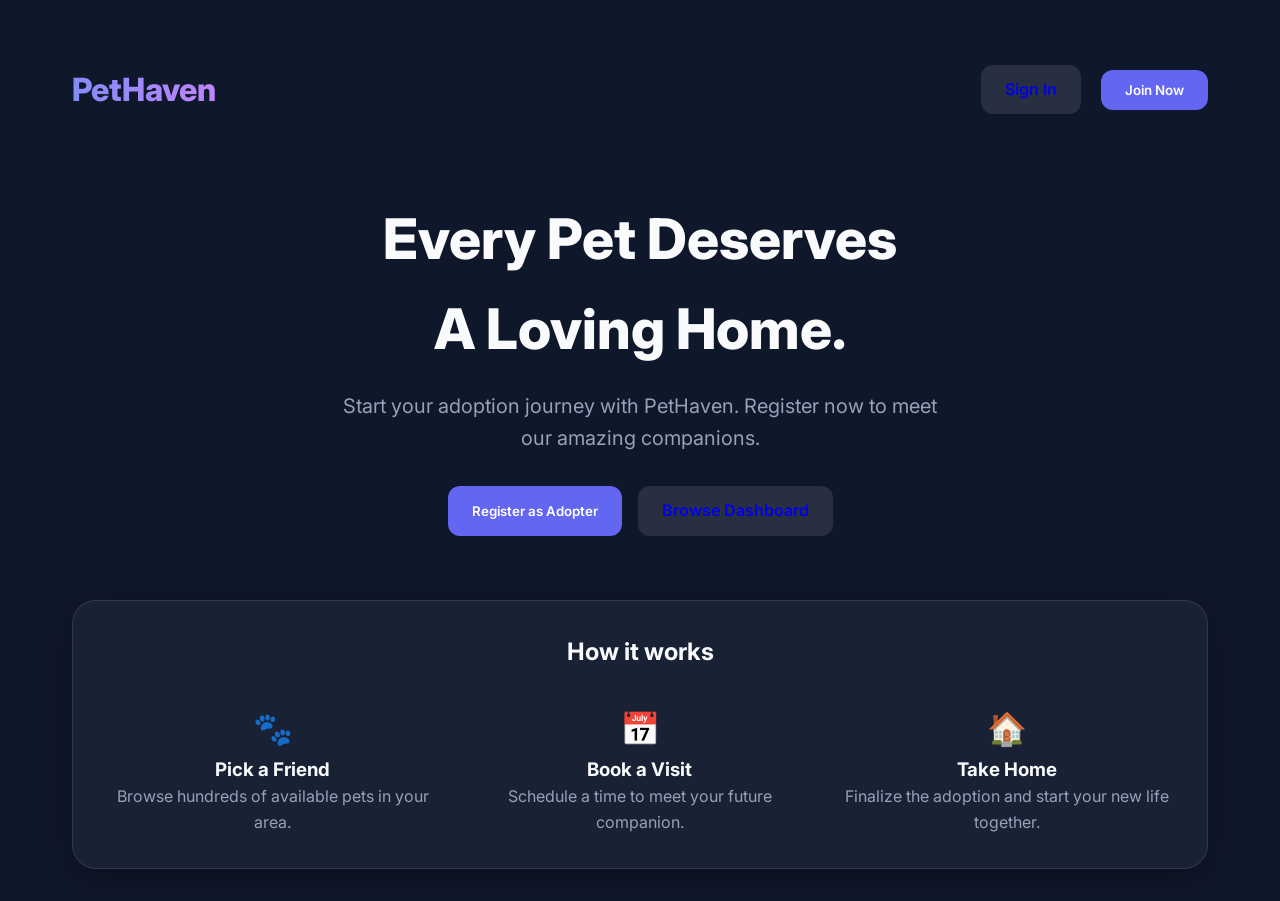
==== src/main/resources/static/index.html @ 94db2f68 "Initial commit - pet adoption project" ====
<!DOCTYPE html>
<html lang="en">
<head>
    <meta charset="UTF-8">
    <meta name="viewport" content="width=device-width, initial-scale=1.0">
    <title>PetHaven | Find Your Forever Friend</title>
    <link href="https://fonts.googleapis.com/css2?family=Inter:wght@400;600;800&display=swap" rel="stylesheet">
    <link rel="stylesheet" href="css/style.css">
</head>
<body>
    <div class="container">
        <header>
            <div class="logo">PetHaven</div>
            <nav id="user-nav">
                <a href="login.html" class="btn" style="background: rgba(255,255,255,0.1); margin-right: 1rem;">Sign In</a>
                <button class="btn btn-primary" onclick="openModal('register-modal')">Join Now</button>
            </nav>
        </header>

        <section class="hero">
            <h1>Every Pet Deserves<br>A Loving Home.</h1>
            <p>Start your adoption journey with PetHaven. Register now to meet our amazing companions.</p>
            <div style="margin-top: 2rem; display: flex; gap: 1rem; justify-content: center;">
                <button class="btn btn-primary" onclick="openModal('register-modal')">Register as Adopter</button>
                <a href="login.html" class="btn" style="background: rgba(255,255,255,0.1);">Browse Dashboard</a>
            </div>
        </section>

        <section class="glass-panel" style="text-align: center;">
            <h2>How it works</h2>
            <div style="display: grid; grid-template-columns: repeat(3, 1fr); gap: 2rem; margin-top: 2rem;">
                <div><div style="font-size: 2rem;">🐾</div><h3>Pick a Friend</h3><p style="color:var(--text-muted)">Browse hundreds of available pets in your area.</p></div>
                <div><div style="font-size: 2rem;">📅</div><h3>Book a Visit</h3><p style="color:var(--text-muted)">Schedule a time to meet your future companion.</p></div>
                <div><div style="font-size: 2rem;">🏠</div><h3>Take Home</h3><p style="color:var(--text-muted)">Finalize the adoption and start your new life together.</p></div>
            </div>
        </section>
    </div>

    <!-- Register Modal -->
    <div id="register-modal" class="modal-overlay">
        <div class="modal glass-panel">
            <h2>Create Account</h2>
            <form id="register-form">
                <div class="form-group"><label>Full Name</label><input type="text" id="reg-name" required></div>
                <div class="form-group"><label>Email</label><input type="email" id="reg-email" required></div>
                <div class="form-group"><label>Password</label><input type="password" id="reg-password" required></div>
                <div class="form-group"><label>Phone</label><input type="tel" id="reg-phone"></div>
                <div class="form-group"><label>Role</label>
                    <select id="reg-role" style="width:100%; padding:0.75rem; border-radius:12px; background:#0f172a; color:white;">
                        <option value="ADOPTER">Adopter</option>
                        <option value="STAFF">Shelter Staff</option>
                        <option value="VOLUNTEER">Volunteer</option>
                    </select>
                </div>
                <div style="display: flex; gap: 1rem; margin-top: 2rem;">
                    <button type="submit" class="btn btn-primary" style="flex: 1;">Register</button>
                    <button type="button" class="btn" onclick="closeModal('register-modal')">Cancel</button>
                </div>
            </form>
        </div>
    </div>

    <script>
        function openModal(id) { document.getElementById(id).style.display = 'flex'; }
        function closeModal(id) { document.getElementById(id).style.display = 'none'; }

        document.getElementById('register-form').addEventListener('submit', async (e) => {
            e.preventDefault();
            const payload = {
                name: document.getElementById('reg-name').value,
                email: document.getElementById('reg-email').value,
                password: document.getElementById('reg-password').value,
                phone: document.getElementById('reg-phone').value,
                userType: document.getElementById('reg-role').value
            };
            const response = await fetch('/users/register', {
                method: 'POST',
                headers: {'Content-Type': 'application/json'},
                body: JSON.stringify(payload)
            });
            if (response.ok) {
                alert('Success! Please sign in.');
                window.location.href = 'login.html';
            }
        });
    </script>
</body>
</html>
---- src/main/resources/static/css/style.css ----
:root {
    --primary: #6366f1;
    --primary-hover: #4f46e5;
    --bg-dark: #0f172a;
    --bg-card: rgba(30, 41, 59, 0.7);
    --text-main: #f8fafc;
    --text-muted: #94a3b8;
    --accent: #ec4899;
    --glass-border: rgba(255, 255, 255, 0.1);
}

* {
    margin: 0;
    padding: 0;
    box-sizing: border-box;
    font-family: 'Inter', sans-serif;
}

body {
    background-color: var(--bg-dark);
    color: var(--text-main);
    line-height: 1.6;
    overflow-x: hidden;
}

.container {
    max-width: 1200px;
    margin: 0 auto;
    padding: 2rem;
}

header {
    display: flex;
    justify-content: space-between;
    align-items: center;
    padding: 2rem 0;
    margin-bottom: 3rem;
    animation: fadeInDown 0.8s ease-out;
}

.logo {
    font-size: 2rem;
    font-weight: 800;
    background: linear-gradient(to right, #818cf8, #c084fc);
    -webkit-background-clip: text;
    -webkit-text-fill-color: transparent;
}

/* Glassmorphism Card */
.glass-panel {
    background: var(--bg-card);
    backdrop-filter: blur(12px);
    -webkit-backdrop-filter: blur(12px);
    border: 1px solid var(--glass-border);
    border-radius: 24px;
    padding: 2rem;
    box-shadow: 0 8px 32px 0 rgba(0, 0, 0, 0.3);
}

.hero {
    text-align: center;
    margin-bottom: 4rem;
    animation: fadeInUp 0.8s ease-out;
}

.hero h1 {
    font-size: 3.5rem;
    margin-bottom: 1rem;
    font-weight: 800;
}

.hero p {
    color: var(--text-muted);
    font-size: 1.25rem;
    max-width: 600px;
    margin: 0 auto;
}

/* Pet Grid */
.pet-grid {
    display: grid;
    grid-template-columns: repeat(auto-fill, minmax(300px, 1fr));
    gap: 2rem;
    margin-top: 2rem;
}

.pet-card {
    transition: transform 0.3s cubic-bezier(0.4, 0, 0.2, 1);
    cursor: pointer;
    overflow: hidden;
    position: relative;
    padding: 0;
}

.pet-card:hover {
    transform: translateY(-10px);
}

.pet-image {
    width: 100%;
    height: 200px;
    background: linear-gradient(45deg, #1e293b, #334155);
    display: flex;
    align-items: center;
    justify-content: center;
    font-size: 3rem;
}

.pet-info {
    padding: 1.5rem;
}

.pet-info h3 {
    font-size: 1.5rem;
    margin-bottom: 0.5rem;
}

.pet-tag {
    display: inline-block;
    padding: 0.25rem 0.75rem;
    border-radius: 999px;
    font-size: 0.8rem;
    background: rgba(99, 102, 241, 0.2);
    color: #818cf8;
    margin-bottom: 1rem;
}

.btn {
    padding: 0.75rem 1.5rem;
    border-radius: 12px;
    border: none;
    font-weight: 600;
    cursor: pointer;
    transition: all 0.2s;
    text-decoration: none;
    display: inline-block;
}

.btn-primary {
    background: var(--primary);
    color: white;
}

.btn-primary:hover {
    background: var(--primary-hover);
    box-shadow: 0 0 20px rgba(99, 102, 241, 0.4);
}

/* Forms */
.form-group {
    margin-bottom: 1.5rem;
}

label {
    display: block;
    margin-bottom: 0.5rem;
    color: var(--text-muted);
}

input {
    width: 100%;
    padding: 0.75rem 1rem;
    border-radius: 12px;
    background: rgba(15, 23, 42, 0.5);
    border: 1px solid var(--glass-border);
    color: white;
    outline: none;
}

input:focus {
    border-color: var(--primary);
}

/* Animations */
@keyframes fadeInUp {
    from { opacity: 0; transform: translateY(30px); }
    to { opacity: 1; transform: translateY(0); }
}

@keyframes fadeInDown {
    from { opacity: 0; transform: translateY(-30px); }
    to { opacity: 1; transform: translateY(0); }
}

/* Modal */
.modal-overlay {
    position: fixed;
    top: 0;
    left: 0;
    width: 100%;
    height: 100%;
    background: rgba(0, 0, 0, 0.8);
    display: none;
    align-items: center;
    justify-content: center;
    z-index: 1000;
}

.modal {
    max-width: 500px;
    width: 90%;
}
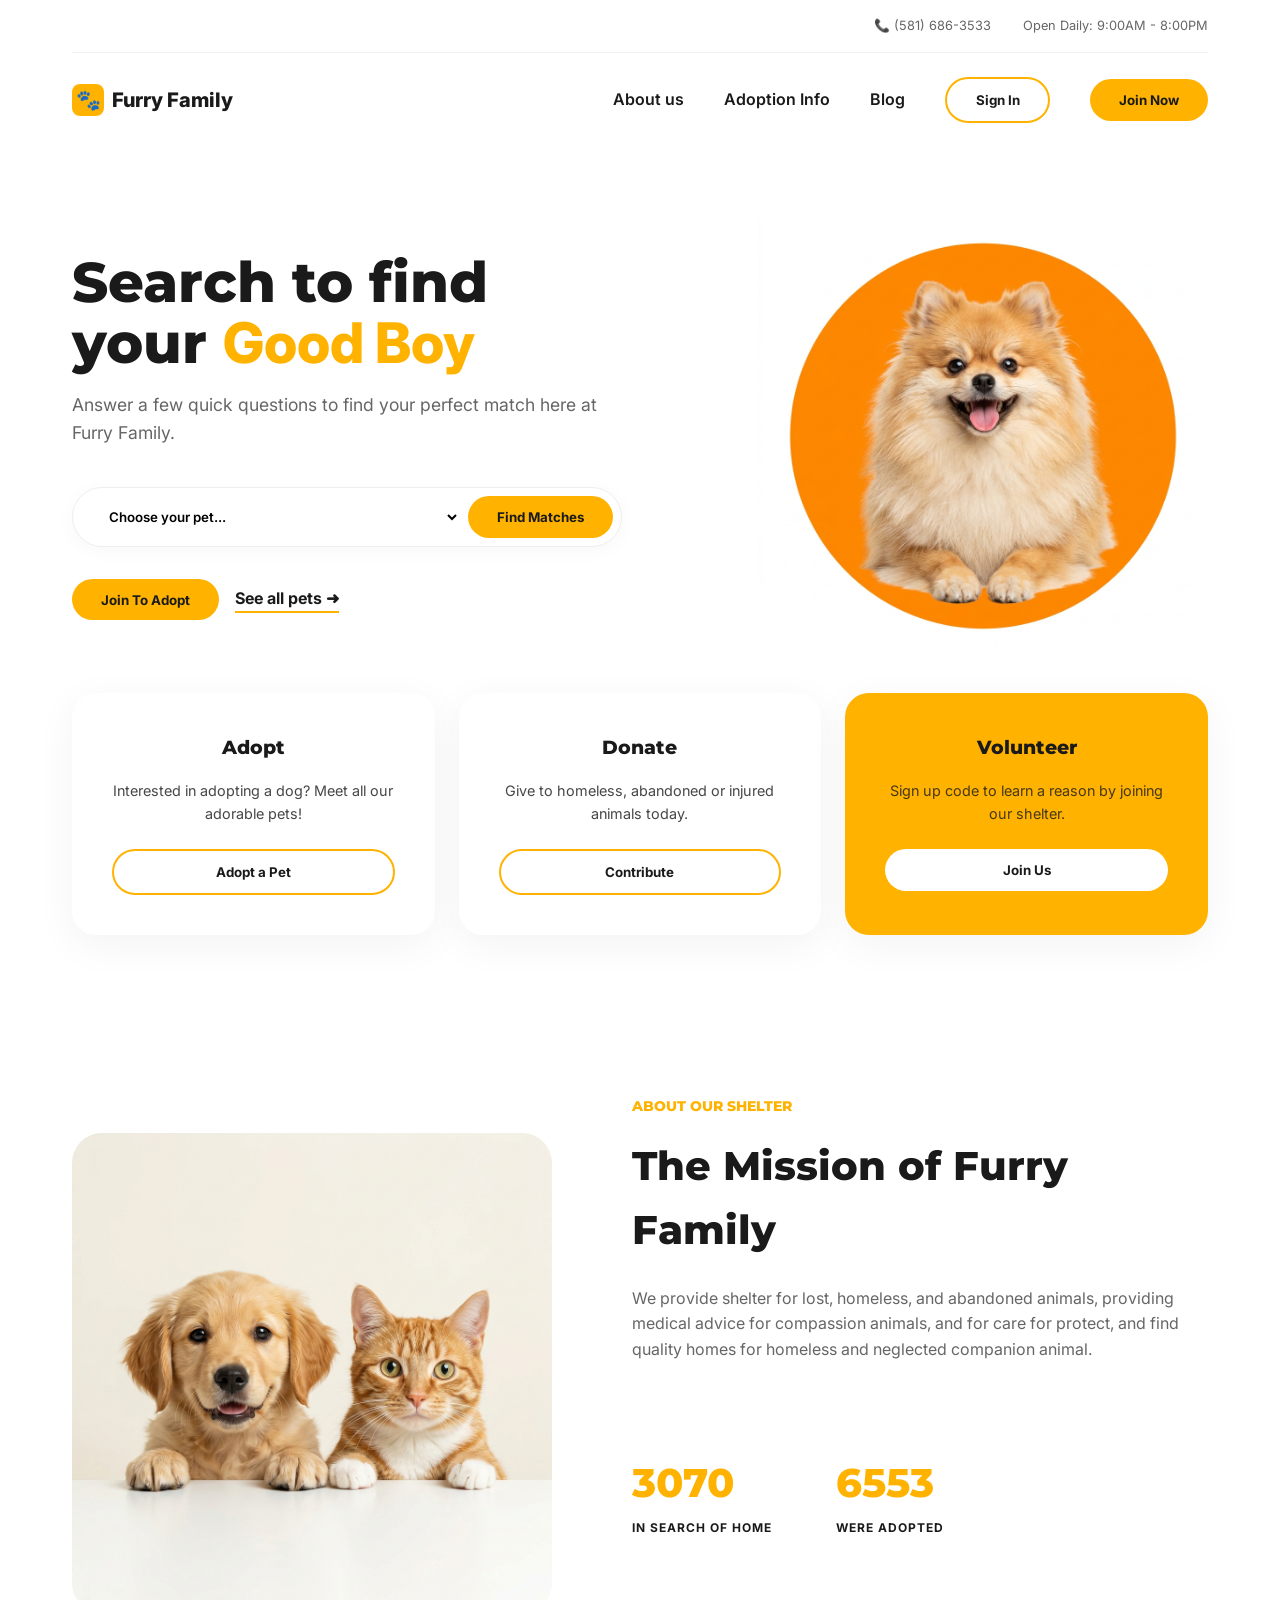
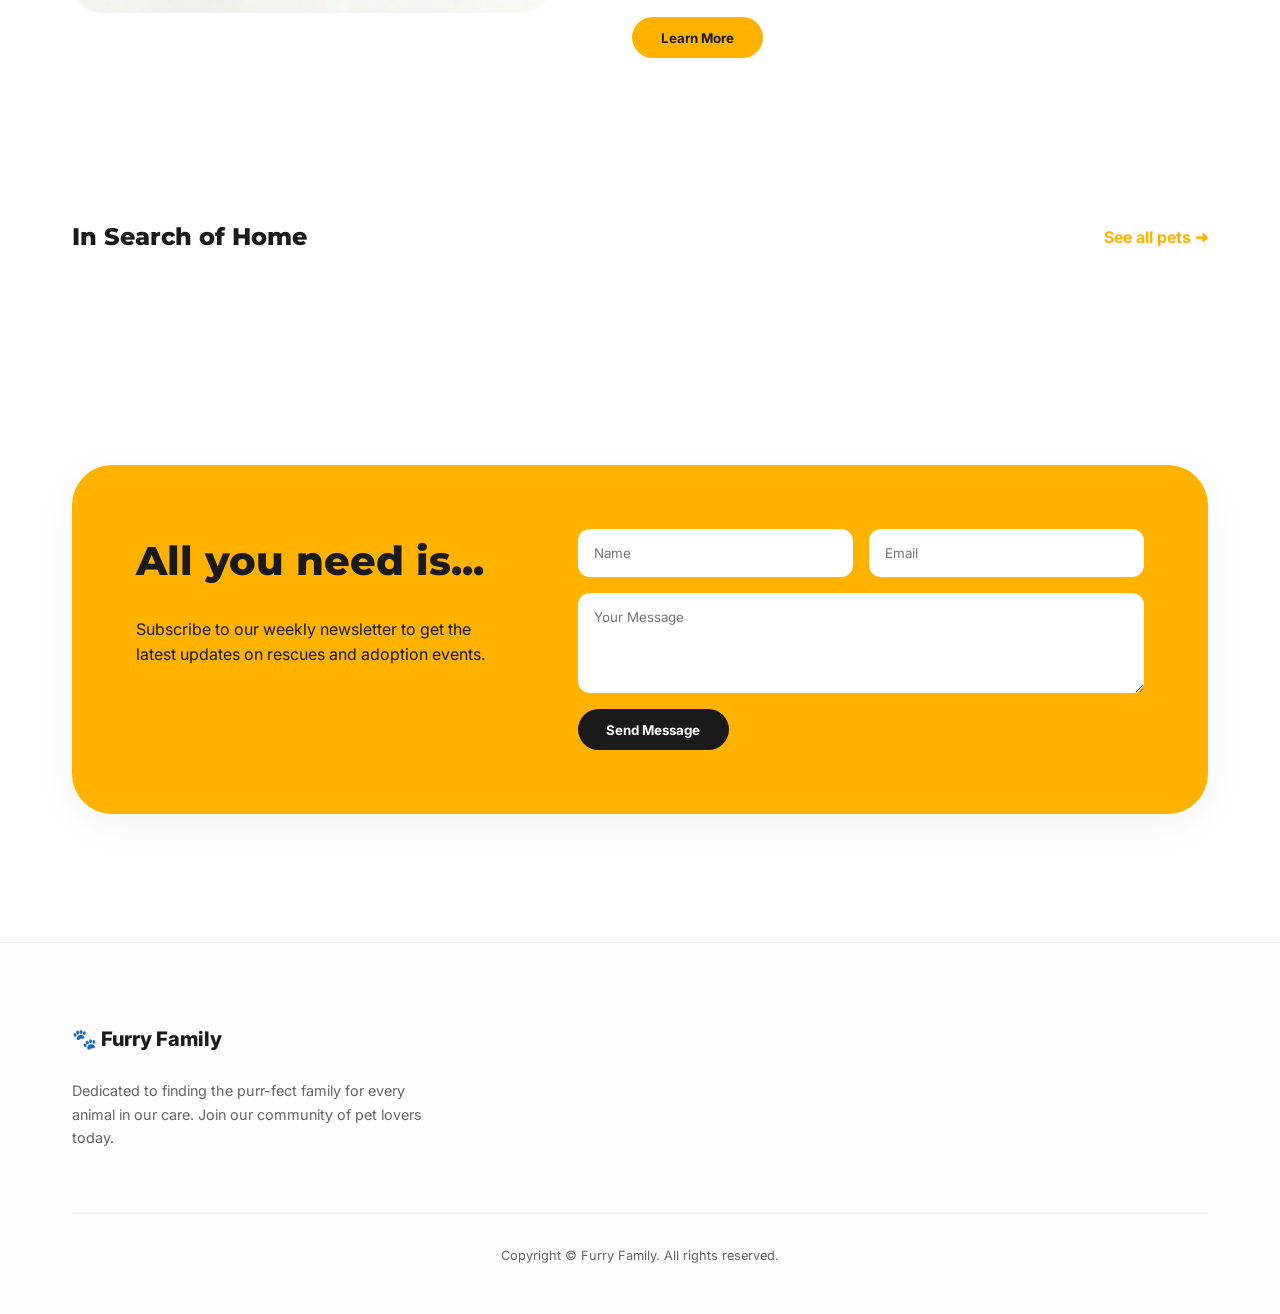
==== commit a11dc185: "New commit" ====
--- a/src/main/resources/static/index.html
+++ b/src/main/resources/static/index.html
@@ -3,86 +3,218 @@
 <head>
     <meta charset="UTF-8">
     <meta name="viewport" content="width=device-width, initial-scale=1.0">
-    <title>PetHaven | Find Your Forever Friend</title>
-    <link href="https://fonts.googleapis.com/css2?family=Inter:wght@400;600;800&display=swap" rel="stylesheet">
+    <title>Furry Family | Find Your Good Boy</title>
+    <link href="https://fonts.googleapis.com/css2?family=Montserrat:wght@700;800&family=Inter:wght@400;500;600;700&display=swap" rel="stylesheet">
     <link rel="stylesheet" href="css/style.css">
 </head>
 <body>
     <div class="container">
+        <!-- Top Info Bar -->
+        <div style="display: flex; justify-content: flex-end; padding: 1rem 0; font-size: 0.8rem; color: var(--text-muted); gap: 2rem; border-bottom: 1px solid #f1f1f1;">
+            <span>📞 (581) 686-3533</span>
+            <span>Open Daily: 9:00AM - 8:00PM</span>
+        </div>
+
         <header>
-            <div class="logo">PetHaven</div>
-            <nav id="user-nav">
-                <a href="login.html" class="btn" style="background: rgba(255,255,255,0.1); margin-right: 1rem;">Sign In</a>
+            <a href="index.html" class="logo">
+                <div class="logo-icon">🐾</div>
+                Furry Family
+            </a>
+            <nav style="display: flex; gap: 2.5rem; align-items: center;">
+                <a href="#" style="text-decoration:none; color:var(--text-dark); font-weight:600;">About us</a>
+                <a href="#" style="text-decoration:none; color:var(--text-dark); font-weight:600;">Adoption Info</a>
+                <a href="#" style="text-decoration:none; color:var(--text-dark); font-weight:600;">Blog</a>
+                <button class="btn btn-outline" onclick="window.location.href='login.html'">Sign In</button>
                 <button class="btn btn-primary" onclick="openModal('register-modal')">Join Now</button>
             </nav>
         </header>
 
+        <!-- Hero Section -->
         <section class="hero">
-            <h1>Every Pet Deserves<br>A Loving Home.</h1>
-            <p>Start your adoption journey with PetHaven. Register now to meet our amazing companions.</p>
-            <div style="margin-top: 2rem; display: flex; gap: 1rem; justify-content: center;">
-                <button class="btn btn-primary" onclick="openModal('register-modal')">Register as Adopter</button>
-                <a href="login.html" class="btn" style="background: rgba(255,255,255,0.1);">Browse Dashboard</a>
-            </div>
-        </section>
-
-        <section class="glass-panel" style="text-align: center;">
-            <h2>How it works</h2>
-            <div style="display: grid; grid-template-columns: repeat(3, 1fr); gap: 2rem; margin-top: 2rem;">
-                <div><div style="font-size: 2rem;">🐾</div><h3>Pick a Friend</h3><p style="color:var(--text-muted)">Browse hundreds of available pets in your area.</p></div>
-                <div><div style="font-size: 2rem;">📅</div><h3>Book a Visit</h3><p style="color:var(--text-muted)">Schedule a time to meet your future companion.</p></div>
-                <div><div style="font-size: 2rem;">🏠</div><h3>Take Home</h3><p style="color:var(--text-muted)">Finalize the adoption and start your new life together.</p></div>
+            <div class="hero-content">
+                <h1 style="margin-bottom: 1rem;">Search to find <br> your <span style="color:var(--primary)">Good Boy</span></h1>
+                <p style="margin-bottom: 2.5rem; font-size: 1.1rem; color:var(--text-muted);">Answer a few quick questions to find your perfect match here at Furry Family.</p>
+                
+                <div style="background: #fff; padding: 0.5rem; border-radius: 50px; display: flex; gap: 0.5rem; box-shadow: 0 4px 20px rgba(0,0,0,0.03); margin-bottom: 2rem; border: 1px solid #eee;">
+                    <select style="border:none; padding: 0 1.5rem; outline:none; background:transparent; font-weight:600; flex:1;">
+                        <option>Choose your pet...</option>
+                        <option>Dog</option>
+                        <option>Cat</option>
+                    </select>
+                    <button class="btn btn-primary">Find Matches</button>
+                </div>
+
+                <div style="display: flex; align-items: center; gap: 1rem;">
+                    <button class="btn btn-primary" onclick="openModal('register-modal')">Join To Adopt</button>
+                    <a href="#" style="text-decoration:none; color:var(--text-dark); font-weight:700; border-bottom: 2px solid var(--primary);">See all pets ➜</a>
+                </div>
+            </div>
+            <div class="hero-image">
+                <img src="img/hero.png" alt="Happy Pup">
+            </div>
+        </section>
+
+        <!-- Action Cards -->
+        <section class="action-cards">
+            <div class="action-card">
+                <h3>Adopt</h3>
+                <p>Interested in adopting a dog? Meet all our adorable pets!</p>
+                <button class="btn btn-outline" style="width:100%" onclick="openModal('register-modal')">Adopt a Pet</button>
+            </div>
+            <div class="action-card">
+                <h3>Donate</h3>
+                <p>Give to homeless, abandoned or injured animals today.</p>
+                <button class="btn btn-outline" style="width:100%">Contribute</button>
+            </div>
+            <div class="action-card yellow">
+                <h3 style="color:var(--text-dark)">Volunteer</h3>
+                <p style="color:var(--text-dark)">Sign up code to learn a reason by joining our shelter.</p>
+                <button class="btn btn-primary" style="background:#fff; width:100%" onclick="openModal('register-modal')">Join Us</button>
+            </div>
+        </section>
+
+        <!-- About Shelter -->
+        <section style="display: flex; align-items: center; gap: 5rem; padding: 5rem 0;">
+            <div style="flex: 1;">
+                <img src="img/contact.png" style="width:100%; border-radius:30px;" alt="Shelter">
+            </div>
+            <div style="flex: 1.2;">
+                <h4 style="color: var(--primary); text-transform: uppercase; margin-bottom: 1rem; font-size: 0.9rem;">About our shelter</h4>
+                <h2 style="font-size: 2.5rem; margin-bottom: 1.5rem;">The Mission of Furry Family</h2>
+                <p style="color: var(--text-muted); margin-bottom: 2.5rem;">We provide shelter for lost, homeless, and abandoned animals, providing medical advice for compassion animals, and for care for protect, and find quality homes for homeless and neglected companion animal.</p>
+                <div class="stats-box">
+                    <div class="stat-item">
+                        <h2>3070</h2>
+                        <p style="text-transform: uppercase; font-size: 0.75rem; font-weight:700; letter-spacing:1px;">In search of home</p>
+                    </div>
+                    <div class="stat-item">
+                        <h2>6553</h2>
+                        <p style="text-transform: uppercase; font-size: 0.75rem; font-weight:700; letter-spacing:1px;">Were adopted</p>
+                    </div>
+                </div>
+                <button class="btn btn-primary" style="margin-top: 2rem;">Learn More</button>
+            </div>
+        </section>
+
+        <!-- In Search of Home -->
+        <section style="padding: 5rem 0;">
+            <div class="section-header">
+                <h2>In Search of Home</h2>
+                <a href="#" style="color:var(--primary); font-weight:700; text-decoration:none;">See all pets ➜</a>
+            </div>
+            <div id="landing-pet-grid" class="pet-grid"></div>
+        </section>
+
+        <!-- Contact Section -->
+        <section class="glass-panel" style="display: flex; gap: 4rem; padding: 4rem; border:none; background: var(--primary); border-radius: 40px; margin-top: 5rem;">
+            <div style="flex: 1;">
+                <h2 style="font-size: 2.5rem; margin-bottom: 1.5rem;">All you need is...</h2>
+                <p style="margin-bottom: 2rem;">Subscribe to our weekly newsletter to get the latest updates on rescues and adoption events.</p>
+            </div>
+            <div style="flex: 1.5;">
+                <form style="display: flex; flex-direction: column; gap: 1rem;" onsubmit="event.preventDefault(); alert('Subscribed!')">
+                    <div style="display: grid; grid-template-columns: 1fr 1fr; gap: 1rem;">
+                        <input type="text" placeholder="Name" style="padding:1rem; border-radius:12px; border:none;">
+                        <input type="email" placeholder="Email" style="padding:1rem; border-radius:12px; border:none;">
+                    </div>
+                    <textarea placeholder="Your Message" style="padding:1rem; border-radius:12px; border:none; height:100px;"></textarea>
+                    <button class="btn btn-primary" style="background:var(--text-dark); color:white; align-self:flex-start;">Send Message</button>
+                </form>
             </div>
         </section>
     </div>
 
-    <!-- Register Modal -->
+    <!-- Registration Modal -->
     <div id="register-modal" class="modal-overlay">
-        <div class="modal glass-panel">
-            <h2>Create Account</h2>
+        <div class="modal">
+            <h2 style="margin-bottom: 1.5rem; text-align:center;">Join the Family</h2>
             <form id="register-form">
-                <div class="form-group"><label>Full Name</label><input type="text" id="reg-name" required></div>
-                <div class="form-group"><label>Email</label><input type="email" id="reg-email" required></div>
-                <div class="form-group"><label>Password</label><input type="password" id="reg-password" required></div>
-                <div class="form-group"><label>Phone</label><input type="tel" id="reg-phone"></div>
-                <div class="form-group"><label>Role</label>
-                    <select id="reg-role" style="width:100%; padding:0.75rem; border-radius:12px; background:#0f172a; color:white;">
+                <div class="form-group"><label>Full Name</label><input type="text" id="reg-name" required placeholder="John Doe"></div>
+                <div class="form-group"><label>Email Address</label><input type="email" id="reg-email" required placeholder="name@email.com"></div>
+                <div class="form-group"><label>Password</label><input type="password" id="reg-password" required placeholder="••••••••"></div>
+                <div class="form-group">
+                    <label>Joining As</label>
+                    <select id="reg-role" style="background:white;">
                         <option value="ADOPTER">Adopter</option>
+                        <option value="VOLUNTEER">Volunteer</option>
                         <option value="STAFF">Shelter Staff</option>
-                        <option value="VOLUNTEER">Volunteer</option>
+                        <option value="BREEDER">Breeder</option>
+                        <option value="VETERINARIAN">Veterinarian</option>
                     </select>
                 </div>
-                <div style="display: flex; gap: 1rem; margin-top: 2rem;">
-                    <button type="submit" class="btn btn-primary" style="flex: 1;">Register</button>
-                    <button type="button" class="btn" onclick="closeModal('register-modal')">Cancel</button>
+                <div style="display:flex; gap:1rem; margin-top:2.5rem;">
+                    <button type="submit" class="btn btn-primary" style="flex:1;">Register ➜</button>
+                    <button type="button" class="btn btn-outline" style="flex:1;" onclick="closeModal('register-modal')">Cancel</button>
                 </div>
             </form>
         </div>
     </div>
 
+    <footer>
+        <div class="container">
+            <div class="footer-grid">
+                <div>
+                    <a href="#" class="logo" style="margin-bottom: 1.5rem;">🐾 Furry Family</a>
+                    <p style="font-size: 0.9rem; color: var(--text-muted);">Dedicated to finding the purr-fect family for every animal in our care. Join our community of pet lovers today.</p>
+                </div>
+                <!-- ... footer cols ... -->
+            </div>
+            <p style="text-align: center; font-size: 0.8rem; color: var(--text-muted); border-top: 1px solid #eee; padding-top: 2rem;">
+                Copyright © Furry Family. All rights reserved.
+            </p>
+        </div>
+    </footer>
+
     <script>
         function openModal(id) { document.getElementById(id).style.display = 'flex'; }
         function closeModal(id) { document.getElementById(id).style.display = 'none'; }
 
+        async function loadLandingPets() {
+            try {
+                const res = await fetch('/pets/all');
+                const pets = await res.json();
+                const grid = document.getElementById('landing-pet-grid');
+                grid.innerHTML = pets.slice(0, 4).map(p => `
+                    <div class="pet-card">
+                        <img src="${p.imageUrl || 'img/pet.png'}" alt="${p.name}">
+                        <div class="pet-info">
+                            <span style="color:var(--primary); font-size:0.7rem; font-weight:800; text-transform:uppercase;">${p.species}</span>
+                            <h3 style="margin: 0.5rem 0;">${p.name}</h3>
+                            <p style="color:var(--text-muted); font-size:0.85rem;">${p.age} years old • ${p.healthStatus || 'Healthy'}</p>
+                        </div>
+                    </div>
+                `).join('');
+            } catch (e) {}
+        }
+
         document.getElementById('register-form').addEventListener('submit', async (e) => {
             e.preventDefault();
+            const btn = e.target.querySelector('button[type="submit"]');
+            btn.innerText = "Registering...";
+            
             const payload = {
-                name: document.getElementById('reg-name').value,
-                email: document.getElementById('reg-email').value,
-                password: document.getElementById('reg-password').value,
-                phone: document.getElementById('reg-phone').value,
+                name: document.getElementById('reg-name').value.trim(),
+                email: document.getElementById('reg-email').value.trim(),
+                password: document.getElementById('reg-password').value.trim(),
                 userType: document.getElementById('reg-role').value
             };
-            const response = await fetch('/users/register', {
+
+            const res = await fetch('/users/register', {
                 method: 'POST',
                 headers: {'Content-Type': 'application/json'},
                 body: JSON.stringify(payload)
             });
-            if (response.ok) {
-                alert('Success! Please sign in.');
+
+            if (res.ok) {
+                alert('Account created! Now please sign in.');
                 window.location.href = 'login.html';
+            } else {
+                alert('Registration failed. Email might already exist.');
+                btn.innerText = "Register ➜";
             }
         });
+
+        loadLandingPets();
     </script>
 </body>
 </html>
--- a/src/main/resources/static/css/style.css
+++ b/src/main/resources/static/css/style.css
@@ -1,12 +1,15 @@
+@import url('https://fonts.googleapis.com/css2?family=Montserrat:wght@400;500;600;700;800&family=Inter:wght@400;500;600&display=swap');
+
 :root {
-    --primary: #6366f1;
-    --primary-hover: #4f46e5;
-    --bg-dark: #0f172a;
-    --bg-card: rgba(30, 41, 59, 0.7);
-    --text-main: #f8fafc;
-    --text-muted: #94a3b8;
-    --accent: #ec4899;
-    --glass-border: rgba(255, 255, 255, 0.1);
+    --primary: #ffb300; /* Vibrant Golden Yellow */
+    --primary-hover: #e6a100;
+    --primary-light: #fff9e6;
+    --text-dark: #1a1a1a;
+    --text-muted: #666666;
+    --white: #ffffff;
+    --bg-body: #f8f9fa;
+    --card-shadow: 0 10px 40px rgba(0, 0, 0, 0.05);
+    --border-radius: 24px;
 }
 
 * {
@@ -17,179 +20,225 @@
 }
 
 body {
-    background-color: var(--bg-dark);
-    color: var(--text-main);
+    background-color: var(--white);
+    color: var(--text-dark);
     line-height: 1.6;
-    overflow-x: hidden;
+}
+
+h1, h2, h3, h4 {
+    font-family: 'Montserrat', sans-serif;
+    font-weight: 800;
+    color: var(--text-dark);
 }
 
 .container {
     max-width: 1200px;
     margin: 0 auto;
-    padding: 2rem;
-}
-
+    padding: 0 2rem;
+}
+
+/* Header */
 header {
     display: flex;
     justify-content: space-between;
     align-items: center;
-    padding: 2rem 0;
-    margin-bottom: 3rem;
-    animation: fadeInDown 0.8s ease-out;
+    padding: 1.5rem 0;
+    background: var(--white);
 }
 
 .logo {
-    font-size: 2rem;
+    display: flex;
+    align-items: center;
+    gap: 0.5rem;
+    font-size: 1.25rem;
     font-weight: 800;
-    background: linear-gradient(to right, #818cf8, #c084fc);
-    -webkit-background-clip: text;
-    -webkit-text-fill-color: transparent;
-}
-
-/* Glassmorphism Card */
-.glass-panel {
-    background: var(--bg-card);
-    backdrop-filter: blur(12px);
-    -webkit-backdrop-filter: blur(12px);
-    border: 1px solid var(--glass-border);
-    border-radius: 24px;
-    padding: 2rem;
-    box-shadow: 0 8px 32px 0 rgba(0, 0, 0, 0.3);
-}
-
+    color: var(--text-dark);
+    text-decoration: none;
+}
+
+.logo-icon {
+    width: 32px;
+    height: 32px;
+    background: var(--primary);
+    border-radius: 8px;
+    display: flex;
+    align-items: center;
+    justify-content: center;
+    color: white;
+}
+
+/* Buttons */
+.btn {
+    padding: 0.8rem 1.8rem;
+    border-radius: 50px;
+    font-weight: 700;
+    border: none;
+    cursor: pointer;
+    transition: all 0.3s cubic-bezier(0.4, 0, 0.2, 1);
+    display: inline-flex;
+    align-items: center;
+    justify-content: center;
+    gap: 0.5rem;
+    text-decoration: none;
+}
+
+.btn-primary {
+    background: var(--primary);
+    color: var(--text-dark);
+}
+
+.btn-primary:hover {
+    background: var(--primary-hover);
+    transform: translateY(-2px);
+    box-shadow: 0 10px 20px rgba(255, 179, 0, 0.2);
+}
+
+.btn-outline {
+    background: transparent;
+    border: 2px solid var(--primary);
+    color: var(--text-dark);
+}
+
+.btn-outline:hover {
+    background: var(--primary-light);
+}
+
+/* Hero Section */
 .hero {
-    text-align: center;
-    margin-bottom: 4rem;
-    animation: fadeInUp 0.8s ease-out;
+    display: flex;
+    align-items: center;
+    justify-content: space-between;
+    padding: 4rem 0;
+    gap: 2rem;
+}
+
+.hero-content {
+    flex: 1;
+    max-width: 550px;
+}
+
+.hero-image {
+    flex: 1;
+    position: relative;
+    display: flex;
+    justify-content: flex-end;
+}
+
+.hero-image img {
+    width: 100%;
+    max-width: 450px;
+    border-bottom-left-radius: 100px;
+    border-top-right-radius: 100px;
 }
 
 .hero h1 {
     font-size: 3.5rem;
-    margin-bottom: 1rem;
-    font-weight: 800;
-}
-
-.hero p {
-    color: var(--text-muted);
-    font-size: 1.25rem;
-    max-width: 600px;
-    margin: 0 auto;
-}
-
-/* Pet Grid */
+    line-height: 1.1;
+    margin-bottom: 1.5rem;
+}
+
+/* Action Cards (Adopt, Donate, Volunteer) */
+.action-cards {
+    display: grid;
+    grid-template-columns: repeat(3, 1fr);
+    gap: 1.5rem;
+    margin-top: -2rem;
+    margin-bottom: 5rem;
+}
+
+.action-card {
+    padding: 2.5rem;
+    border-radius: var(--border-radius);
+    text-align: center;
+    background: var(--white);
+    box-shadow: var(--card-shadow);
+    transition: transform 0.3s ease;
+}
+
+.action-card:hover { transform: translateY(-10px); }
+
+.action-card.yellow {
+    background: var(--primary);
+    color: var(--text-dark);
+}
+
+.action-card h3 { margin-bottom: 1rem; }
+.action-card p { font-size: 0.9rem; color: inherit; opacity: 0.8; margin-bottom: 1.5rem; }
+
+/* Stats */
+.stats-box {
+    display: flex;
+    gap: 4rem;
+    padding: 3rem 0;
+}
+
+.stat-item h2 {
+    font-size: 2.5rem;
+    color: var(--primary);
+    margin-bottom: 0.2rem;
+}
+
+/* Pet Listing */
+.section-header {
+    display: flex;
+    justify-content: space-between;
+    align-items: center;
+    margin-bottom: 3rem;
+}
+
 .pet-grid {
     display: grid;
-    grid-template-columns: repeat(auto-fill, minmax(300px, 1fr));
+    grid-template-columns: repeat(auto-fill, minmax(280px, 1fr));
     gap: 2rem;
-    margin-top: 2rem;
 }
 
 .pet-card {
-    transition: transform 0.3s cubic-bezier(0.4, 0, 0.2, 1);
-    cursor: pointer;
+    background: var(--white);
+    border-radius: var(--border-radius);
     overflow: hidden;
-    position: relative;
-    padding: 0;
-}
-
-.pet-card:hover {
-    transform: translateY(-10px);
-}
-
-.pet-image {
+    box-shadow: var(--card-shadow);
+    transition: 0.3s;
+}
+
+.pet-card:hover { transform: translateY(-5px); }
+
+.pet-card img {
     width: 100%;
-    height: 200px;
-    background: linear-gradient(45deg, #1e293b, #334155);
-    display: flex;
-    align-items: center;
-    justify-content: center;
-    font-size: 3rem;
-}
-
-.pet-info {
-    padding: 1.5rem;
-}
-
-.pet-info h3 {
-    font-size: 1.5rem;
-    margin-bottom: 0.5rem;
-}
-
-.pet-tag {
-    display: inline-block;
-    padding: 0.25rem 0.75rem;
-    border-radius: 999px;
-    font-size: 0.8rem;
-    background: rgba(99, 102, 241, 0.2);
-    color: #818cf8;
-    margin-bottom: 1rem;
-}
-
-.btn {
-    padding: 0.75rem 1.5rem;
-    border-radius: 12px;
-    border: none;
-    font-weight: 600;
-    cursor: pointer;
-    transition: all 0.2s;
-    text-decoration: none;
-    display: inline-block;
-}
-
-.btn-primary {
-    background: var(--primary);
-    color: white;
-}
-
-.btn-primary:hover {
-    background: var(--primary-hover);
-    box-shadow: 0 0 20px rgba(99, 102, 241, 0.4);
-}
-
-/* Forms */
-.form-group {
-    margin-bottom: 1.5rem;
-}
-
-label {
-    display: block;
-    margin-bottom: 0.5rem;
-    color: var(--text-muted);
-}
-
-input {
-    width: 100%;
-    padding: 0.75rem 1rem;
-    border-radius: 12px;
-    background: rgba(15, 23, 42, 0.5);
-    border: 1px solid var(--glass-border);
-    color: white;
-    outline: none;
-}
-
-input:focus {
-    border-color: var(--primary);
-}
-
-/* Animations */
-@keyframes fadeInUp {
-    from { opacity: 0; transform: translateY(30px); }
-    to { opacity: 1; transform: translateY(0); }
-}
-
-@keyframes fadeInDown {
-    from { opacity: 0; transform: translateY(-30px); }
-    to { opacity: 1; transform: translateY(0); }
+    height: 240px;
+    object-fit: cover;
+}
+
+.pet-info { padding: 1.5rem; }
+
+/* Dashboard UI */
+.glass-panel {
+    background: var(--white);
+    border: 1px solid #f1f1f1;
+    border-radius: var(--border-radius);
+    padding: 2rem;
+    box-shadow: var(--card-shadow);
+}
+
+.dash-nav {
+    display: flex;
+    background: #fdfdfd;
+    padding: 0.5rem;
+    border-radius: 50px;
+    gap: 0.5rem;
+    margin-bottom: 3rem;
+    border: 1px solid #eeeeee;
+}
+
+.dash-nav .btn {
+    border-radius: 50px;
+    padding: 0.8rem 2rem;
 }
 
 /* Modal */
 .modal-overlay {
     position: fixed;
-    top: 0;
-    left: 0;
-    width: 100%;
-    height: 100%;
-    background: rgba(0, 0, 0, 0.8);
+    top: 0; left: 0; width: 100%; height: 100%;
+    background: rgba(0,0,0,0.5);
     display: none;
     align-items: center;
     justify-content: center;
@@ -197,6 +246,39 @@
 }
 
 .modal {
+    background: var(--white);
+    width: 90%;
     max-width: 500px;
-    width: 90%;
-}
+    padding: 3rem;
+    border-radius: var(--border-radius);
+    position: relative;
+}
+
+.form-group { margin-bottom: 1.5rem; }
+.form-group label { display: block; margin-bottom: 0.5rem; font-weight: 600; font-size: 0.9rem; }
+.form-group input, .form-group select, .form-group textarea {
+    width: 100%; padding: 0.8rem 1.2rem; border-radius: 12px;
+    border: 1px solid #e0e0e0; outline: none; transition: 0.2s;
+}
+.form-group input:focus { border-color: var(--primary); }
+
+/* Footer */
+footer {
+    background: #fdfdfd;
+    border-top: 1px solid #eee;
+    padding: 5rem 0 3rem;
+    margin-top: 8rem;
+}
+
+.footer-grid {
+    display: grid;
+    grid-template-columns: 2fr 1fr 1fr 1fr;
+    gap: 4rem;
+    margin-bottom: 4rem;
+}
+
+.footer-col h4 { margin-bottom: 1.5rem; text-transform: uppercase; font-size: 0.8rem; letter-spacing: 1px; }
+.footer-col ul { list-style: none; }
+.footer-col li { margin-bottom: 0.8rem; }
+.footer-col a { color: var(--text-muted); text-decoration: none; font-size: 0.9rem; transition: 0.2s; }
+.footer-col a:hover { color: var(--primary); }
